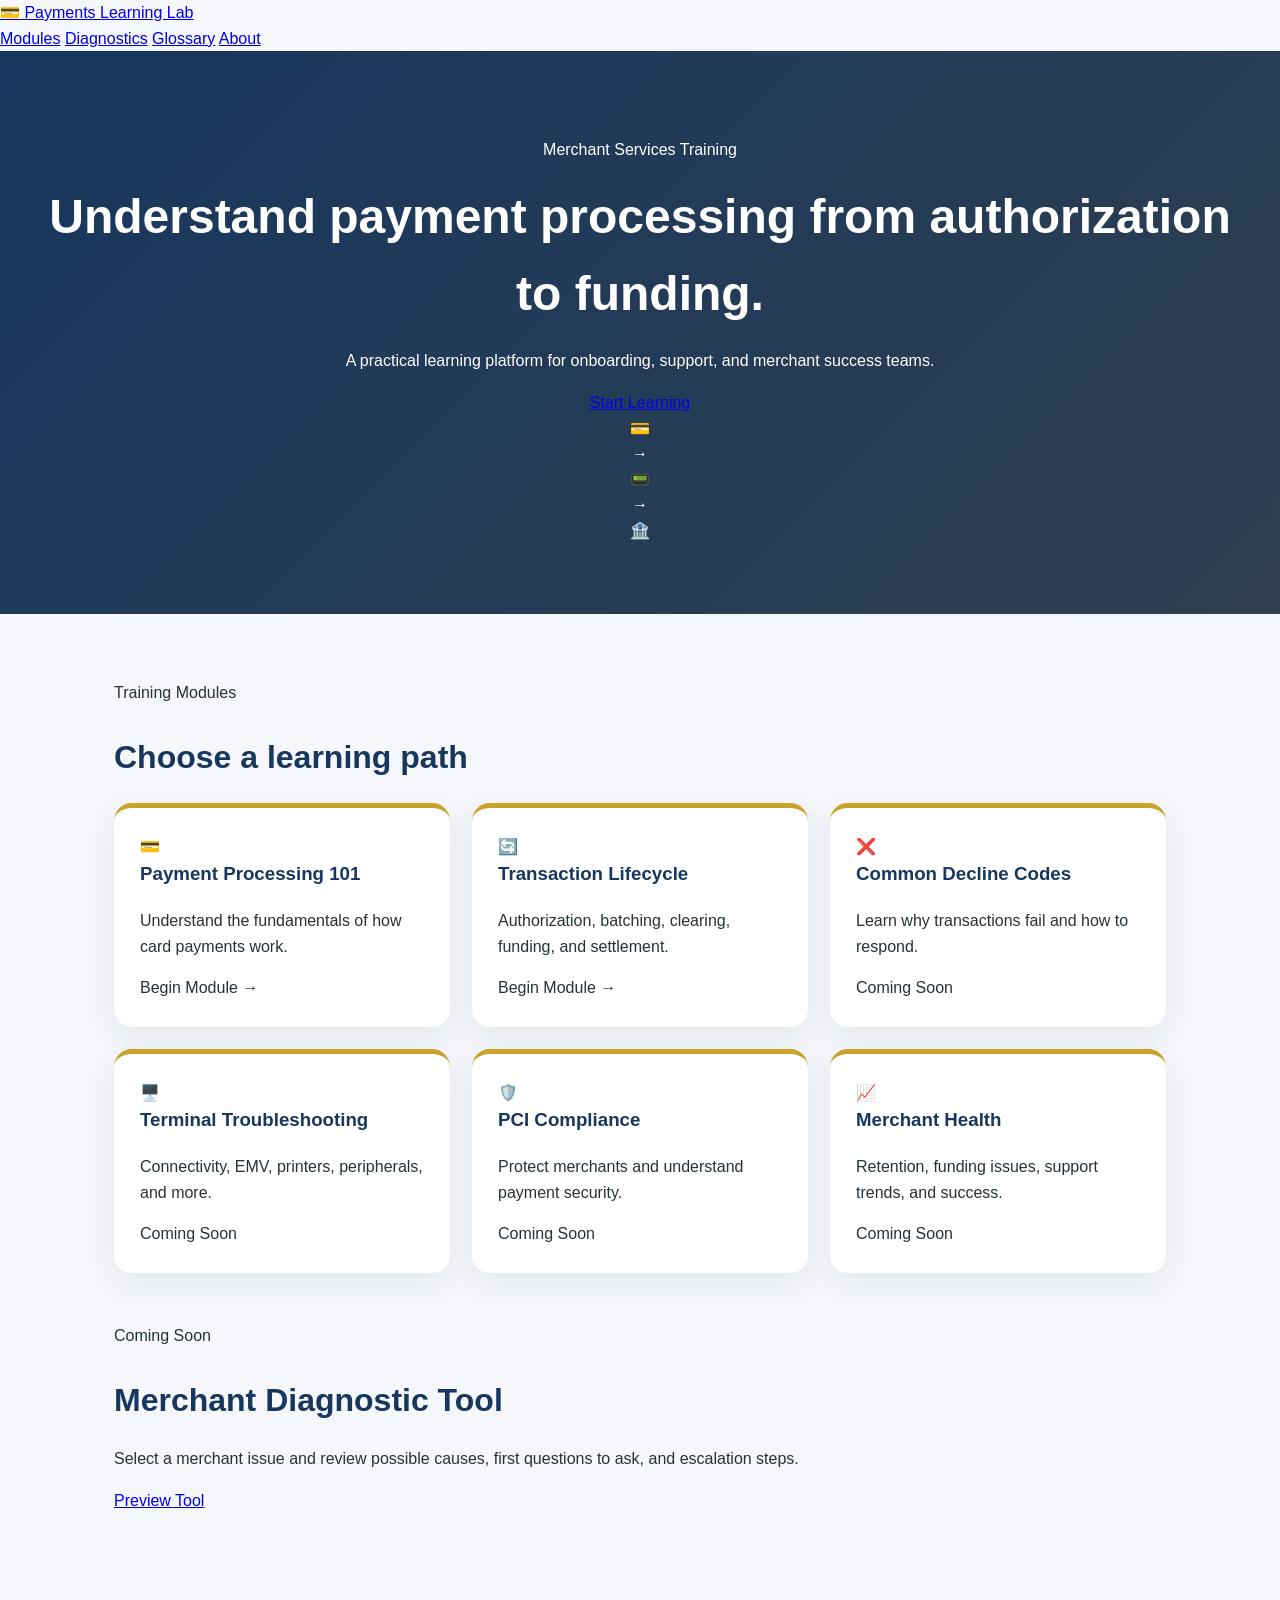
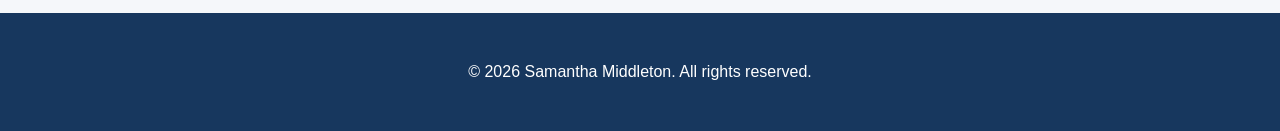
==== index.html @ b51d77b8 "Update index.html" ====
<!DOCTYPE html>
<html lang="en">
<head>
    <meta charset="UTF-8">
    <meta name="viewport" content="width=device-width, initial-scale=1.0">
    <title>Payments Learning Lab</title>
    <link rel="stylesheet" href="style.css">
</head>

<body>

<nav class="navbar">
    <a href="index.html" class="logo">
        <span class="logo-icon">💳</span>
        Payments Learning Lab
    </a>

    <div class="nav-links">
        <a href="#modules">Modules</a>
        <a href="#">Diagnostics</a>
        <a href="#">Glossary</a>
        <a href="#">About</a>
    </div>
</nav>

<header class="home-hero">
    <div class="hero-text">
        <p class="eyebrow">Merchant Services Training</p>
        <h1>Understand payment processing from authorization to funding.</h1>
        <p>
            A practical learning platform for onboarding, support, and merchant success teams.
        </p>
        <a href="#modules" class="primary-button">Start Learning</a>
    </div>

    <div class="hero-visual">
        <div class="visual-card">💳</div>
        <span>→</span>
        <div class="visual-card">📟</div>
        <span>→</span>
        <div class="visual-card">🏦</div>
    </div>
</header>

<main>

<section id="modules">
    <div class="section-heading">
        <p class="eyebrow">Training Modules</p>
        <h2>Choose a learning path</h2>
    </div>

    <div class="module-grid">

        <a href="payment101.html" class="card">
            <div class="card-icon">💳</div>
            <h3>Payment Processing 101</h3>
            <p>Understand the fundamentals of how card payments work.</p>
            <span class="card-link">Begin Module →</span>
        </a>

        <a href="lifecycle.html" class="card">
            <div class="card-icon">🔄</div>
            <h3>Transaction Lifecycle</h3>
            <p>Authorization, batching, clearing, funding, and settlement.</p>
            <span class="card-link">Begin Module →</span>
        </a>

        <a href="#" class="card">
            <div class="card-icon">❌</div>
            <h3>Common Decline Codes</h3>
            <p>Learn why transactions fail and how to respond.</p>
            <span class="card-link">Coming Soon</span>
        </a>

        <a href="#" class="card">
            <div class="card-icon">🖥️</div>
            <h3>Terminal Troubleshooting</h3>
            <p>Connectivity, EMV, printers, peripherals, and more.</p>
            <span class="card-link">Coming Soon</span>
        </a>

        <a href="#" class="card">
            <div class="card-icon">🛡️</div>
            <h3>PCI Compliance</h3>
            <p>Protect merchants and understand payment security.</p>
            <span class="card-link">Coming Soon</span>
        </a>

        <a href="#" class="card">
            <div class="card-icon">📈</div>
            <h3>Merchant Health</h3>
            <p>Retention, funding issues, support trends, and success.</p>
            <span class="card-link">Coming Soon</span>
        </a>

    </div>
</section>

<section class="feature-panel">
    <div>
        <p class="eyebrow">Coming Soon</p>
        <h2>Merchant Diagnostic Tool</h2>
        <p>
            Select a merchant issue and review possible causes, first questions to ask,
            and escalation steps.
        </p>
    </div>
    <a href="#" class="secondary-button">Preview Tool</a>
</section>

</main>

<footer>
    <p>© 2026 Samantha Middleton. All rights reserved.</p>
</footer>

</body>
</html>
---- style.css ----
* {
    box-sizing: border-box;
}

body {
    margin: 0;
    font-family: 'Inter', sans-serif;
    background: #f5f7fa;
    color: #263238;
    line-height: 1.6;
}

header {
    background: linear-gradient(135deg, #17375e, #2f3f4f);
    color: white;
    padding: 70px 24px;
    text-align: center;
}

header h1 {
    font-size: 3rem;
    margin: 0 0 16px;
}

.subtitle {
    max-width: 850px;
    margin: 0 auto;
    font-size: 1.2rem;
    color: #e9eef5;
}

main {
    max-width: 1100px;
    margin: 0 auto;
    padding: 50px 24px;
}

section {
    margin-bottom: 50px;
}

.hero,
.diagnostic {
    background: white;
    padding: 32px;
    border-radius: 18px;
    box-shadow: 0 10px 30px rgba(23, 55, 94, 0.08);
    border-left: 6px solid #c9a227;
}

h2 {
    color: #17375e;
    font-size: 2rem;
    margin-bottom: 20px;
}

.module-grid {
    display: grid;
    grid-template-columns: repeat(auto-fit, minmax(260px, 1fr));
    gap: 22px;
}

.card {
    display: block;
    text-decoration: none;
    color: inherit;
    
    background: white;
    padding: 26px;
    border-radius: 18px;
    box-shadow: 0 10px 30px rgba(23, 55, 94, 0.08);
    border-top: 5px solid #c9a227;
    transition: transform 0.2s ease, box-shadow 0.2s ease;
}

.card:hover {
    transform: translateY(-5px);
    box-shadow: 0 16px 40px rgba(23, 55, 94, 0.14);
}

.card h3 {
    margin-top: 0;
    color: #17375e;
}

button {
    background: #17375e;
    color: white;
    border: none;
    padding: 12px 22px;
    border-radius: 999px;
    font-weight: 700;
    cursor: not-allowed;
}

footer {
    text-align: center;
    padding: 30px;
    background: #17375e;
    color: white;
}

.card {
    text-decoration: none;
    color: inherit;
}

.back-link {
    display: inline-block;
    color: #f4d35e;
    text-decoration: none;
    font-weight: 700;
    margin-bottom: 18px;
}

.back-link:hover {
    text-decoration: underline;
}

.page-header {
    text-align: left;
}
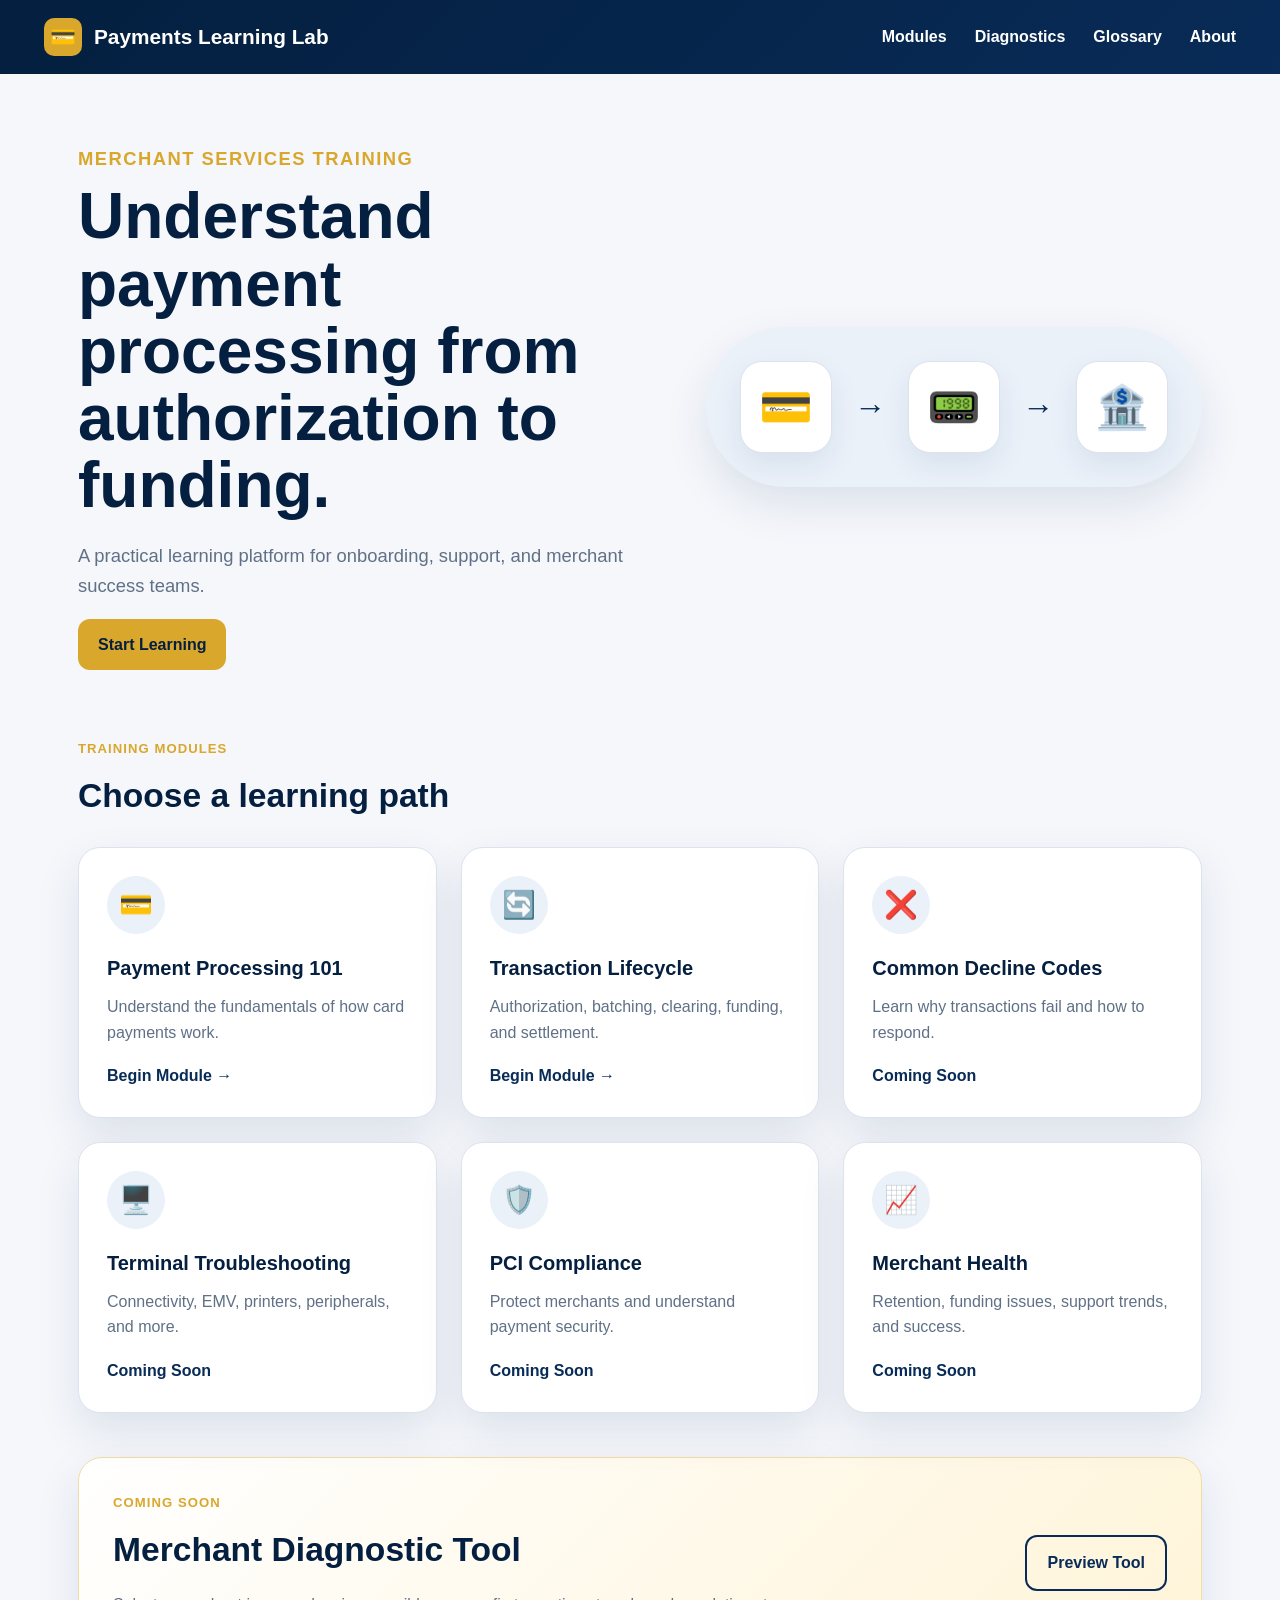
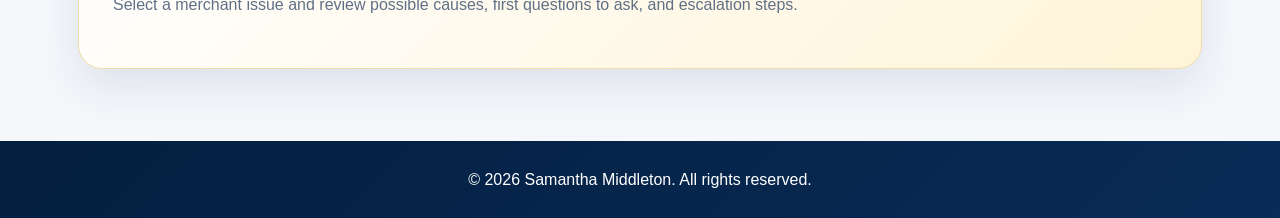
==== commit fe519e9f: "Update index.html" ====
--- a/index.html
+++ b/index.html
@@ -66,7 +66,7 @@
             <span class="card-link">Begin Module →</span>
         </a>
 
-        <a href="#" class="card">
+        <a href="decline-codes.html" class="card">
             <div class="card-icon">❌</div>
             <h3>Common Decline Codes</h3>
             <p>Learn why transactions fail and how to respond.</p>
--- a/style.css
+++ b/style.css
@@ -1,122 +1,441 @@
+/* ============================
+   RESET + VARIABLES
+============================ */
+
 * {
     box-sizing: border-box;
 }
 
+:root {
+    --navy: #082b57;
+    --navy-dark: #041f3f;
+    --slate: #5f6e7a;
+    --gold: #d9a72c;
+    --gold-light: #fff4d8;
+    --background: #f5f7fb;
+    --card: #ffffff;
+    --text: #132238;
+    --muted: #607086;
+    --border: #dbe3ee;
+    --shadow: 0 18px 45px rgba(8, 43, 87, 0.10);
+}
+
+/* ============================
+   GLOBAL
+============================ */
+
 body {
     margin: 0;
-    font-family: 'Inter', sans-serif;
-    background: #f5f7fa;
-    color: #263238;
+    font-family: Arial, Helvetica, sans-serif;
+    background: var(--background);
+    color: var(--text);
     line-height: 1.6;
 }
 
-header {
-    background: linear-gradient(135deg, #17375e, #2f3f4f);
+main {
+    max-width: 1180px;
+    margin: 0 auto;
+    padding: 28px;
+}
+
+section {
+    margin-bottom: 44px;
+}
+
+h1,
+h2,
+h3 {
+    color: var(--navy-dark);
+}
+
+p {
+    color: var(--muted);
+}
+
+/* ============================
+   NAVBAR
+============================ */
+
+.navbar {
+    background: linear-gradient(135deg, var(--navy-dark), var(--navy));
     color: white;
-    padding: 70px 24px;
-    text-align: center;
-}
-
-header h1 {
-    font-size: 3rem;
-    margin: 0 0 16px;
-}
-
-.subtitle {
-    max-width: 850px;
+    padding: 18px 44px;
+    display: flex;
+    justify-content: space-between;
+    align-items: center;
+}
+
+.logo {
+    color: white;
+    text-decoration: none;
+    font-size: 1.3rem;
+    font-weight: 800;
+    display: flex;
+    align-items: center;
+    gap: 12px;
+}
+
+.logo-icon {
+    background: var(--gold);
+    color: var(--navy-dark);
+    width: 38px;
+    height: 38px;
+    border-radius: 10px;
+    display: grid;
+    place-items: center;
+}
+
+.nav-links {
+    display: flex;
+    gap: 28px;
+    align-items: center;
+}
+
+.nav-links a {
+    color: white;
+    text-decoration: none;
+    font-weight: 700;
+}
+
+/* ============================
+   HOME HERO
+============================ */
+
+.home-hero {
+    max-width: 1180px;
     margin: 0 auto;
-    font-size: 1.2rem;
-    color: #e9eef5;
-}
-
-main {
-    max-width: 1100px;
+    padding: 70px 28px 40px;
+    display: grid;
+    grid-template-columns: 1.1fr 0.9fr;
+    gap: 44px;
+    align-items: center;
+}
+
+.eyebrow {
+    color: var(--gold);
+    font-weight: 800;
+    text-transform: uppercase;
+    letter-spacing: 0.08em;
+    font-size: 0.82rem;
+    margin: 0 0 10px;
+}
+
+.home-hero h1 {
+    font-size: clamp(2.4rem, 5vw, 4.6rem);
+    line-height: 1.05;
+    margin: 0 0 22px;
+}
+
+.home-hero p {
+    font-size: 1.15rem;
+    max-width: 640px;
+}
+
+.hero-visual {
+    background: #eaf1f9;
+    border-radius: 999px;
+    padding: 34px;
+    display: flex;
+    align-items: center;
+    justify-content: center;
+    gap: 22px;
+    box-shadow: var(--shadow);
+}
+
+.hero-visual span {
+    font-size: 2rem;
+    color: var(--navy);
+    font-weight: 900;
+}
+
+.visual-card {
+    width: 92px;
+    height: 92px;
+    background: white;
+    border: 1px solid var(--border);
+    border-radius: 22px;
+    display: grid;
+    place-items: center;
+    font-size: 2.7rem;
+    box-shadow: 0 12px 30px rgba(8, 43, 87, 0.08);
+}
+
+/* ============================
+   LESSON HERO
+============================ */
+
+.lesson-hero {
+    max-width: 1180px;
     margin: 0 auto;
-    padding: 50px 24px;
-}
-
-section {
-    margin-bottom: 50px;
-}
-
-.hero,
-.diagnostic {
-    background: white;
-    padding: 32px;
-    border-radius: 18px;
-    box-shadow: 0 10px 30px rgba(23, 55, 94, 0.08);
-    border-left: 6px solid #c9a227;
-}
-
-h2 {
-    color: #17375e;
-    font-size: 2rem;
-    margin-bottom: 20px;
-}
+    padding: 52px 28px 34px;
+    display: grid;
+    grid-template-columns: 1.1fr 0.9fr;
+    gap: 44px;
+    align-items: center;
+}
+
+.lesson-hero h1 {
+    font-size: clamp(2.6rem, 5vw, 4.5rem);
+    line-height: 1.05;
+    margin: 0 0 18px;
+}
+
+.lesson-hero p {
+    font-size: 1.12rem;
+    max-width: 680px;
+}
+
+.back-link {
+    display: inline-block;
+    color: var(--navy);
+    text-decoration: none;
+    font-weight: 800;
+    margin-bottom: 18px;
+}
+
+.back-link:hover {
+    text-decoration: underline;
+}
+
+.small-visual .visual-card {
+    width: 86px;
+    height: 86px;
+}
+
+/* ============================
+   HEADINGS
+============================ */
+
+.section-heading {
+    margin-bottom: 24px;
+}
+
+.section-heading h2,
+.feature-panel h2 {
+    font-size: 2.1rem;
+    margin: 0;
+}
+
+/* ============================
+   GRID + CARDS
+============================ */
 
 .module-grid {
     display: grid;
-    grid-template-columns: repeat(auto-fit, minmax(260px, 1fr));
-    gap: 22px;
+    grid-template-columns: repeat(3, 1fr);
+    gap: 24px;
 }
 
 .card {
     display: block;
+    background: var(--card);
+    padding: 28px;
+    border-radius: 22px;
     text-decoration: none;
     color: inherit;
-    
+    border: 1px solid var(--border);
+    box-shadow: var(--shadow);
+    transition: transform 0.2s ease, box-shadow 0.2s ease;
+}
+
+.card:hover {
+    transform: translateY(-6px);
+    box-shadow: 0 24px 55px rgba(8, 43, 87, 0.16);
+}
+
+.card-icon {
+    width: 58px;
+    height: 58px;
+    border-radius: 50%;
+    background: #eaf1f9;
+    display: grid;
+    place-items: center;
+    font-size: 1.7rem;
+    margin-bottom: 18px;
+}
+
+.card h3 {
+    margin: 0 0 10px;
+    font-size: 1.25rem;
+}
+
+.card p {
+    margin: 0 0 18px;
+}
+
+.card-link {
+    color: var(--navy);
+    font-weight: 800;
+}
+
+/* ============================
+   LESSON CONTENT PANELS
+============================ */
+
+.content-panel {
     background: white;
+    border: 1px solid var(--border);
+    border-radius: 24px;
+    padding: 34px;
+    box-shadow: var(--shadow);
+}
+
+.content-panel h2 {
+    margin-top: 0;
+}
+
+.lesson-list {
+    padding-left: 22px;
+}
+
+.lesson-list li {
+    margin-bottom: 10px;
+    color: var(--muted);
+}
+
+/* ============================
+   FEATURE PANEL
+============================ */
+
+.feature-panel {
+    background: linear-gradient(135deg, white, var(--gold-light));
+    border: 1px solid #efdca6;
+    border-radius: 24px;
+    padding: 34px;
+    box-shadow: var(--shadow);
+    display: flex;
+    justify-content: space-between;
+    align-items: center;
+    gap: 24px;
+}
+
+.feature-panel p {
+    max-width: 720px;
+}
+
+/* ============================
+   BUTTONS
+============================ */
+
+.primary-button,
+.secondary-button {
+    display: inline-block;
+    text-decoration: none;
+    font-weight: 800;
+    border-radius: 12px;
+    padding: 13px 20px;
+}
+
+.primary-button {
+    background: var(--gold);
+    color: var(--navy-dark);
+}
+
+.secondary-button {
+    border: 2px solid var(--navy);
+    color: var(--navy);
+}
+
+/* ============================
+   FOOTER
+============================ */
+
+footer {
+    background: linear-gradient(135deg, var(--navy-dark), var(--navy));
+    color: white;
+    text-align: center;
     padding: 26px;
-    border-radius: 18px;
-    box-shadow: 0 10px 30px rgba(23, 55, 94, 0.08);
-    border-top: 5px solid #c9a227;
-    transition: transform 0.2s ease, box-shadow 0.2s ease;
-}
-
-.card:hover {
-    transform: translateY(-5px);
-    box-shadow: 0 16px 40px rgba(23, 55, 94, 0.14);
-}
-
-.card h3 {
-    margin-top: 0;
-    color: #17375e;
-}
-
-button {
-    background: #17375e;
+}
+
+footer p {
     color: white;
-    border: none;
-    padding: 12px 22px;
+    margin: 0;
+}
+
+/* ============================
+   MOBILE
+============================ */
+
+@media (max-width: 850px) {
+    .navbar {
+        padding: 18px 22px;
+        flex-direction: column;
+        gap: 16px;
+    }
+
+    .nav-links {
+        gap: 16px;
+        flex-wrap: wrap;
+        justify-content: center;
+    }
+
+    .home-hero,
+    .lesson-hero {
+        grid-template-columns: 1fr;
+        padding-top: 42px;
+    }
+
+    .module-grid {
+        grid-template-columns: 1fr;
+    }
+
+    .feature-panel {
+        flex-direction: column;
+        align-items: flex-start;
+    }
+}
+
+
+.flow-row {
+    display: flex;
+    flex-wrap: wrap;
+    gap: 12px;
+    align-items: center;
+    margin: 24px 0;
+}
+
+.flow-row span {
+    background: #eaf1f9;
+    color: var(--navy-dark);
+    padding: 10px 14px;
     border-radius: 999px;
-    font-weight: 700;
-    cursor: not-allowed;
-}
-
-footer {
-    text-align: center;
-    padding: 30px;
-    background: #17375e;
-    color: white;
-}
-
-.card {
-    text-decoration: none;
-    color: inherit;
-}
-
-.back-link {
-    display: inline-block;
-    color: #f4d35e;
-    text-decoration: none;
-    font-weight: 700;
-    margin-bottom: 18px;
-}
-
-.back-link:hover {
-    text-decoration: underline;
-}
-
-.page-header {
-    text-align: left;
-}
+    font-weight: 800;
+}
+
+.callout {
+    background: var(--gold-light);
+    border-left: 5px solid var(--gold);
+    padding: 18px;
+    border-radius: 14px;
+    color: var(--text);
+}
+
+.flow-row {
+    display: flex;
+    flex-wrap: wrap;
+    gap: 12px;
+    align-items: center;
+    margin: 24px 0;
+}
+
+.flow-row span {
+    background: #eaf1f9;
+    color: var(--navy-dark);
+    padding: 10px 14px;
+    border-radius: 999px;
+    font-weight: 800;
+}
+
+.callout {
+    background: var(--gold-light);
+    border-left: 5px solid var(--gold);
+    padding: 18px;
+    border-radius: 14px;
+    color: var(--text);
+}
+
+.two-column {
+    display: grid;
+    grid-template-columns: repeat(2, 1fr);
+    gap: 24px;
+}
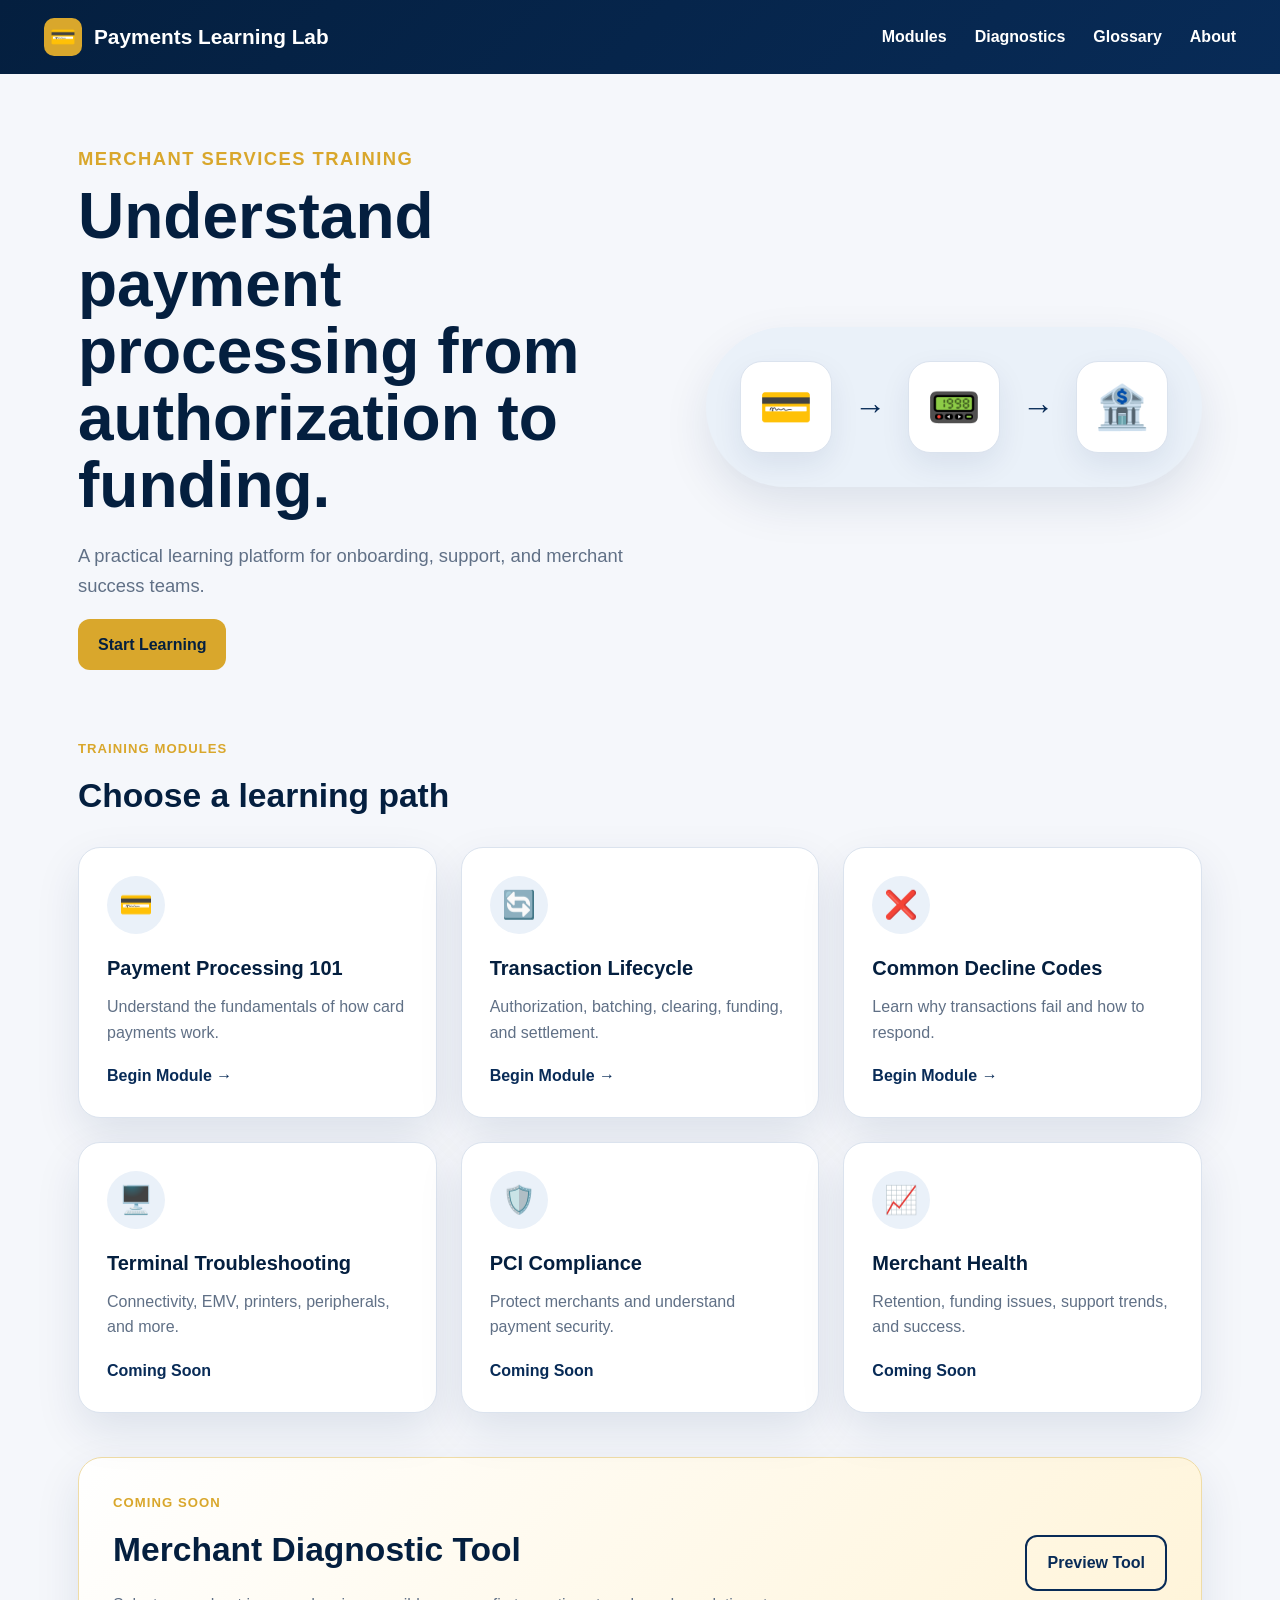
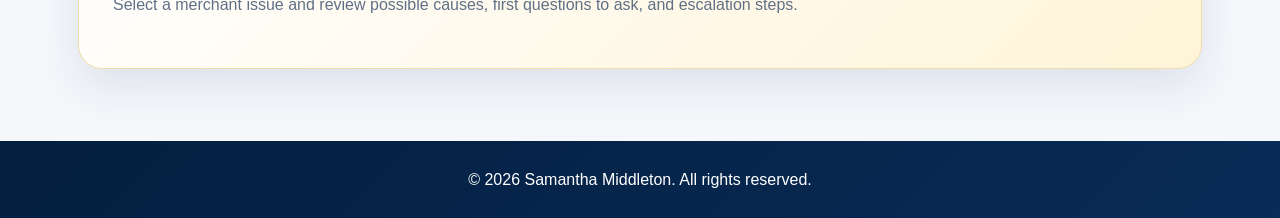
==== commit 68ae310b: "Update index.html" ====
--- a/index.html
+++ b/index.html
@@ -70,7 +70,7 @@
             <div class="card-icon">❌</div>
             <h3>Common Decline Codes</h3>
             <p>Learn why transactions fail and how to respond.</p>
-            <span class="card-link">Coming Soon</span>
+            <span class="card-link">Begin Module →</span>
         </a>
 
         <a href="#" class="card">
--- a/style.css
+++ b/style.css
@@ -439,3 +439,59 @@
     grid-template-columns: repeat(2, 1fr);
     gap: 24px;
 }
+
+.decline-grid {
+    display: grid;
+    grid-template-columns: repeat(2, 1fr);
+    gap: 22px;
+    margin-top: 24px;
+}
+
+.decline-card {
+    background: white;
+    border: 1px solid var(--border);
+    border-radius: 20px;
+    padding: 24px;
+    box-shadow: 0 12px 30px rgba(8, 43, 87, 0.08);
+}
+
+.decline-card .code {
+    display: inline-block;
+    font-size: 1.7rem;
+    font-weight: 900;
+    padding: 8px 14px;
+    border-radius: 14px;
+    margin-bottom: 14px;
+}
+
+.decline-card h3 {
+    margin: 0 0 10px;
+}
+
+.decline-card p {
+    margin: 0 0 12px;
+}
+
+.decline-card.hard {
+    border-top: 6px solid #c0392b;
+}
+
+.decline-card.hard .code {
+    background: #fdecea;
+    color: #922b21;
+}
+
+.decline-card.soft {
+    border-top: 6px solid var(--gold);
+}
+
+.decline-card.soft .code {
+    background: var(--gold-light);
+    color: var(--navy-dark);
+}
+
+@media (max-width: 850px) {
+    .decline-grid {
+        grid-template-columns: 1fr;
+    }
+}
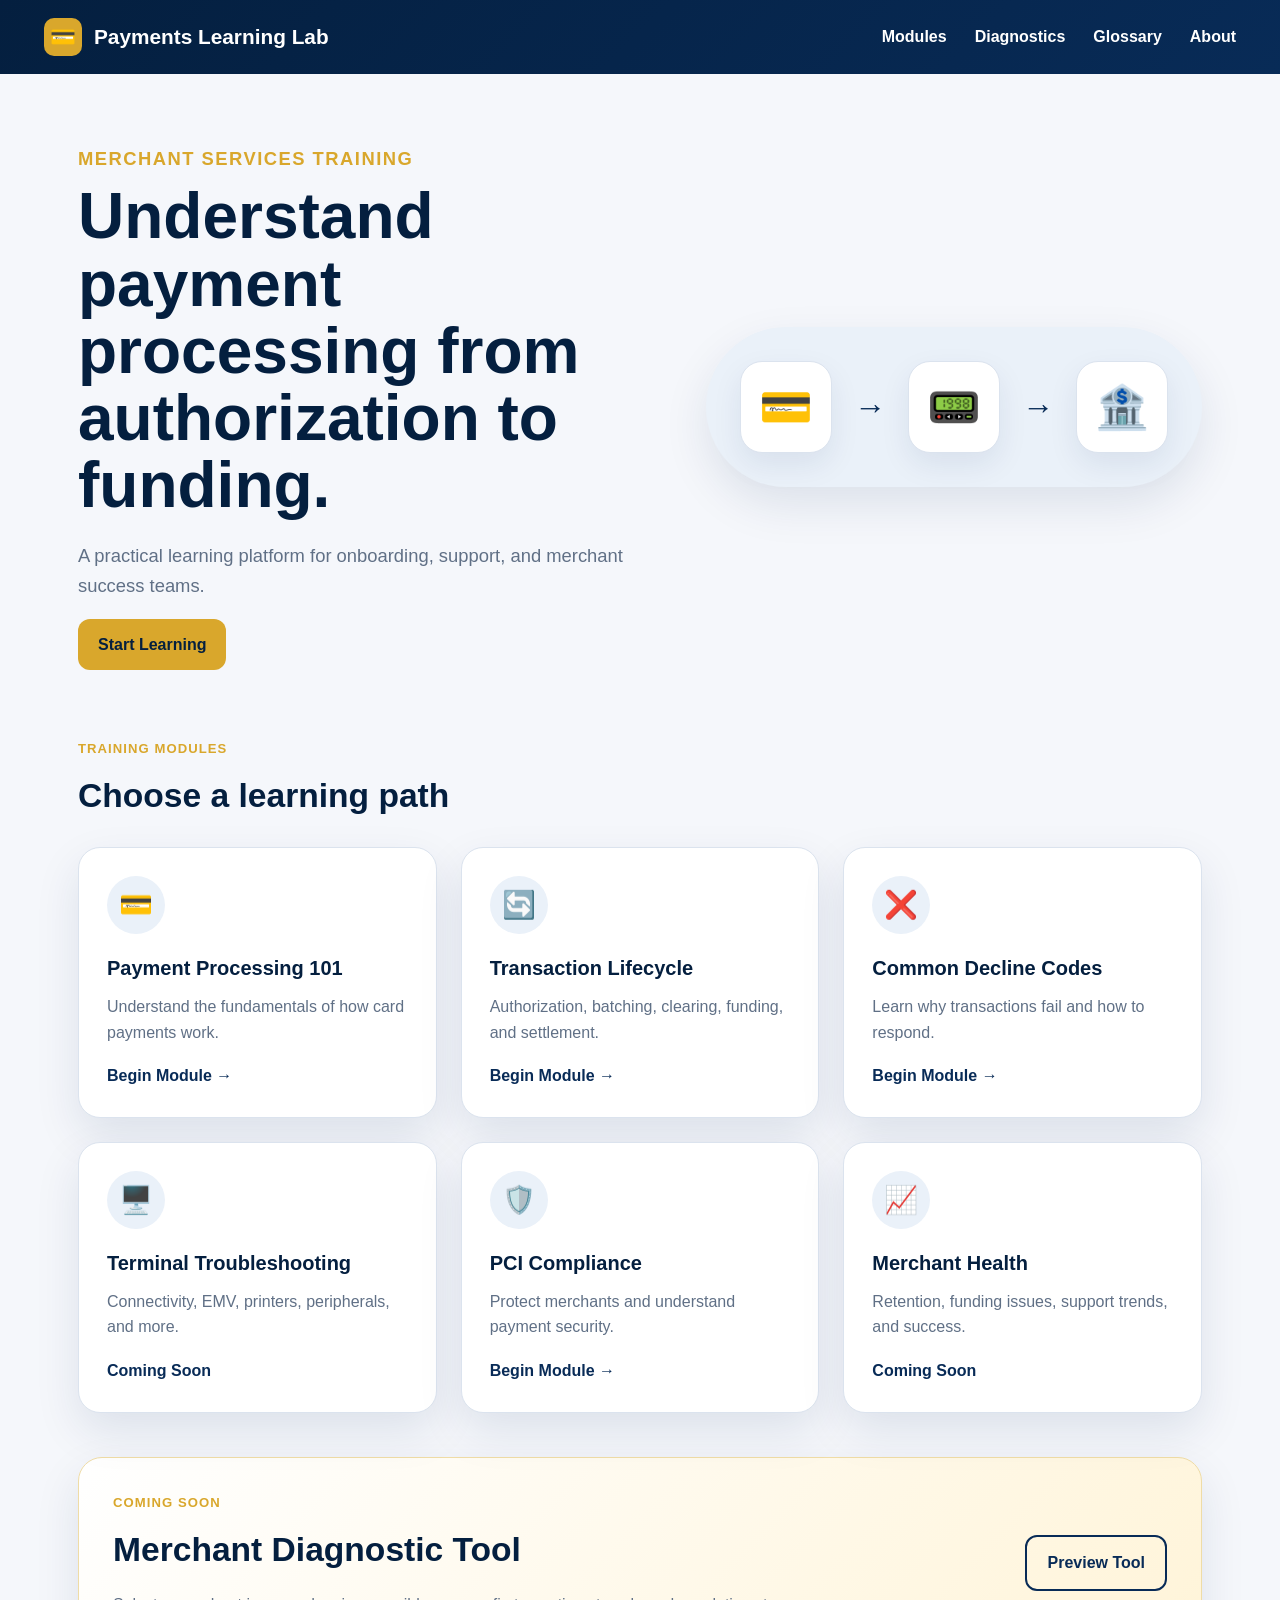
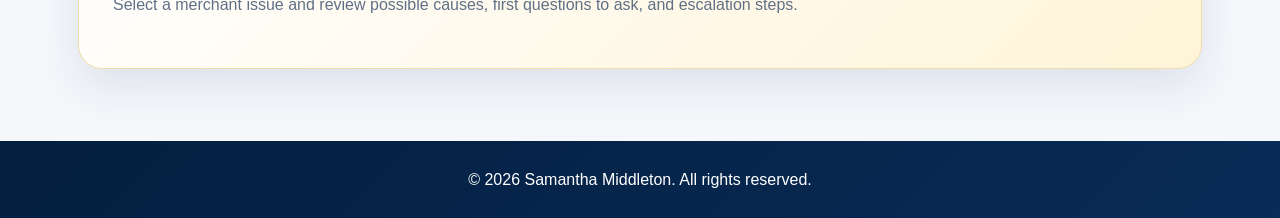
==== commit 184e61ee: "Update index.html" ====
--- a/index.html
+++ b/index.html
@@ -80,11 +80,11 @@
             <span class="card-link">Coming Soon</span>
         </a>
 
-        <a href="#" class="card">
+        <a href="pci.html" class="card">
             <div class="card-icon">🛡️</div>
             <h3>PCI Compliance</h3>
             <p>Protect merchants and understand payment security.</p>
-            <span class="card-link">Coming Soon</span>
+            <span class="card-link">Begin Module →</span>
         </a>
 
         <a href="#" class="card">
--- a/style.css
+++ b/style.css
@@ -495,3 +495,29 @@
         grid-template-columns: 1fr;
     }
 }
+
+.payments-table {
+    width: 100%;
+    border-collapse: collapse;
+    margin-top: 24px;
+    border-radius: 16px;
+    overflow: hidden;
+    box-shadow: var(--shadow);
+}
+
+.payments-table th {
+    background: var(--navy);
+    color: white;
+    text-align: left;
+    padding: 16px;
+}
+
+.payments-table td {
+    padding: 16px;
+    border-bottom: 1px solid var(--border);
+    background: white;
+}
+
+.payments-table tr:nth-child(even) td {
+    background: #f8fafc;
+}
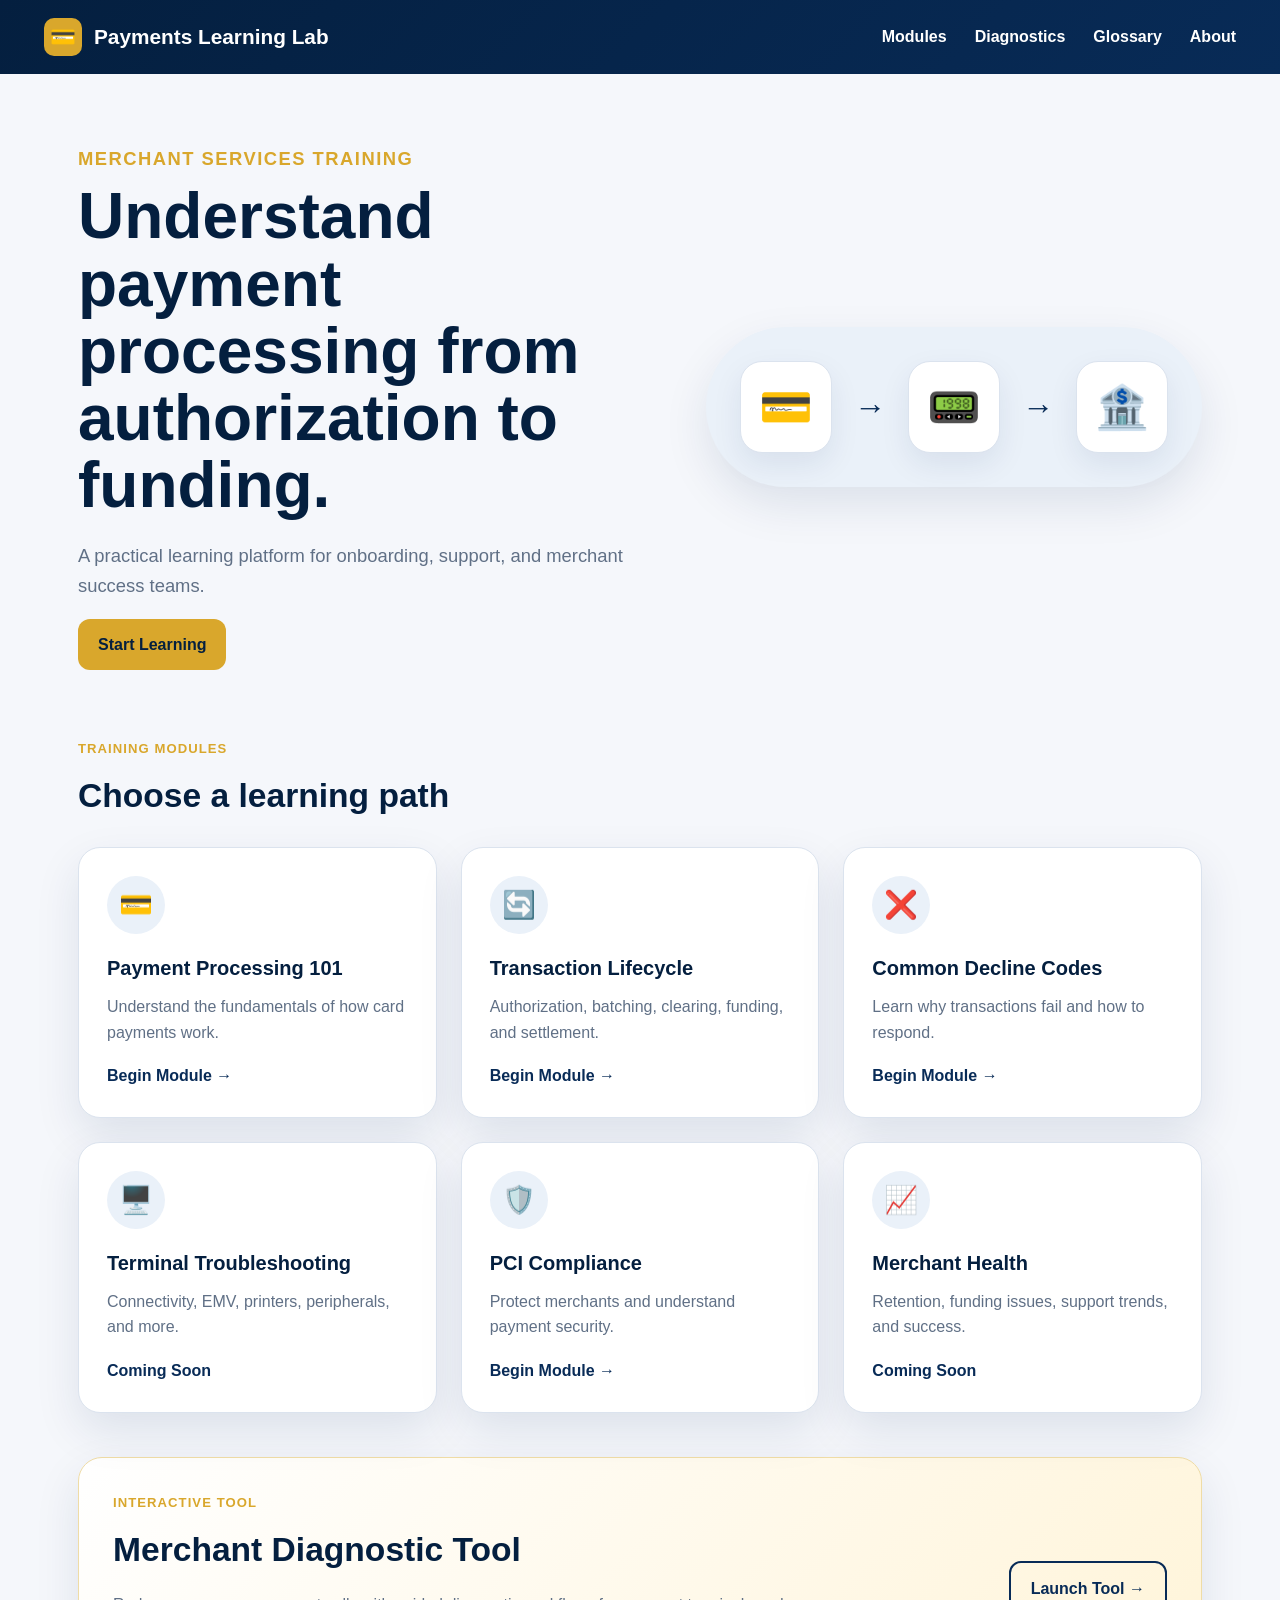
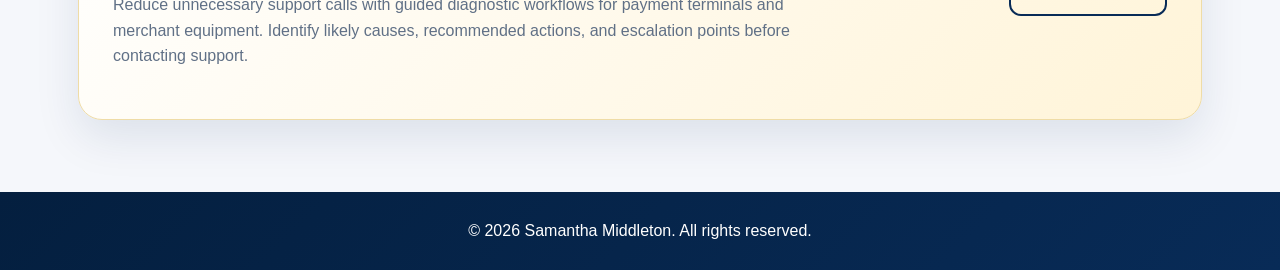
==== commit 30b8d977: "Update index.html" ====
--- a/index.html
+++ b/index.html
@@ -18,7 +18,7 @@
     <div class="nav-links">
         <a href="#modules">Modules</a>
         <a href="#">Diagnostics</a>
-        <a href="#">Glossary</a>
+        <a href="glossary.html">Glossary</a>
         <a href="#">About</a>
     </div>
 </nav>
@@ -99,16 +99,17 @@
 
 <section class="feature-panel">
     <div>
-        <p class="eyebrow">Coming Soon</p>
+        <p class="eyebrow">Interactive Tool</p>
         <h2>Merchant Diagnostic Tool</h2>
         <p>
-            Select a merchant issue and review possible causes, first questions to ask,
-            and escalation steps.
+            Reduce unnecessary support calls with guided diagnostic workflows for payment terminals and merchant equipment. Identify likely causes, recommended actions, and escalation points before contacting support.
         </p>
     </div>
-    <a href="#" class="secondary-button">Preview Tool</a>
+
+    <a href="toolkit.html" class="secondary-button">
+        Launch Tool →
+    </a>
 </section>
-
 </main>
 
 <footer>
--- a/style.css
+++ b/style.css
@@ -521,3 +521,141 @@
 .payments-table tr:nth-child(even) td {
     background: #f8fafc;
 }
+
+/* ===========================
+   Payments Glossary
+=========================== */
+
+.search-box {
+    width: 100%;
+    padding: 16px 18px;
+    font-size: 1rem;
+    border: 1px solid var(--border);
+    border-radius: 14px;
+    outline: none;
+    transition: 0.2s;
+}
+
+.search-box:focus {
+    border-color: var(--gold);
+    box-shadow: 0 0 0 4px rgba(217,167,44,.15);
+}
+
+.glossary-item {
+    background: white;
+    border: 1px solid var(--border);
+    border-radius: 18px;
+    margin-top: 18px;
+    overflow: hidden;
+    box-shadow: var(--shadow);
+}
+
+.glossary-item summary {
+    list-style: none;
+    cursor: pointer;
+    padding: 20px 24px;
+    font-size: 1.15rem;
+    font-weight: 700;
+    color: var(--navy-dark);
+    display: flex;
+    justify-content: space-between;
+    align-items: center;
+}
+
+.glossary-item summary::-webkit-details-marker {
+    display: none;
+}
+
+.glossary-item summary::after {
+    content: "+";
+    font-size: 1.6rem;
+    color: var(--gold);
+    transition: transform .25s ease;
+}
+
+.glossary-item[open] summary::after {
+    content: "−";
+}
+
+.glossary-item p,
+.glossary-item ul {
+    padding: 0 24px;
+}
+
+.glossary-item p:last-child {
+    padding-bottom: 24px;
+}
+
+.glossary-item .callout {
+    margin: 18px 24px;
+}
+/* ===========================
+   Quiz
+=========================== */
+
+.quiz-question {
+    border: 1px solid var(--border);
+    border-radius: 18px;
+    padding: 24px;
+    margin: 24px 0;
+    background: white;
+}
+
+.quiz-question button {
+    display: block;
+    width: 100%;
+    text-align: left;
+    background: #f8fafc;
+    border: 1px solid var(--border);
+    border-radius: 12px;
+    padding: 14px 16px;
+    margin: 10px 0;
+    cursor: pointer;
+    font-weight: 700;
+}
+
+.quiz-feedback {
+    display: none;
+}
+
+.quiz-feedback.show {
+    display: block;
+    margin-top: 14px;
+    font-weight: 700;
+}
+
+.quiz-question button.selected {
+    background: var(--gold-light);
+    border-color: var(--gold);
+}
+
+.quiz-question button.correct {
+    background: #e8f6ef;
+    border-color: #2e8b57;
+}
+
+.quiz-question button.incorrect {
+    background: #fdecea;
+    border-color: #c0392b;
+}
+
+.quiz-result {
+    display: none;
+    margin-top: 24px;
+    padding: 20px;
+    background: var(--gold-light);
+    border-left: 5px solid var(--gold);
+    border-radius: 14px;
+}
+
+.quiz-result.show {
+    display: block;
+}
+/* FORCE QUIZ FEEDBACK TO HIDE UNTIL SUBMIT */
+.quiz-section .quiz-feedback {
+    display: none !important;
+}
+
+.quiz-section .quiz-feedback.show {
+    display: block !important;
+}
